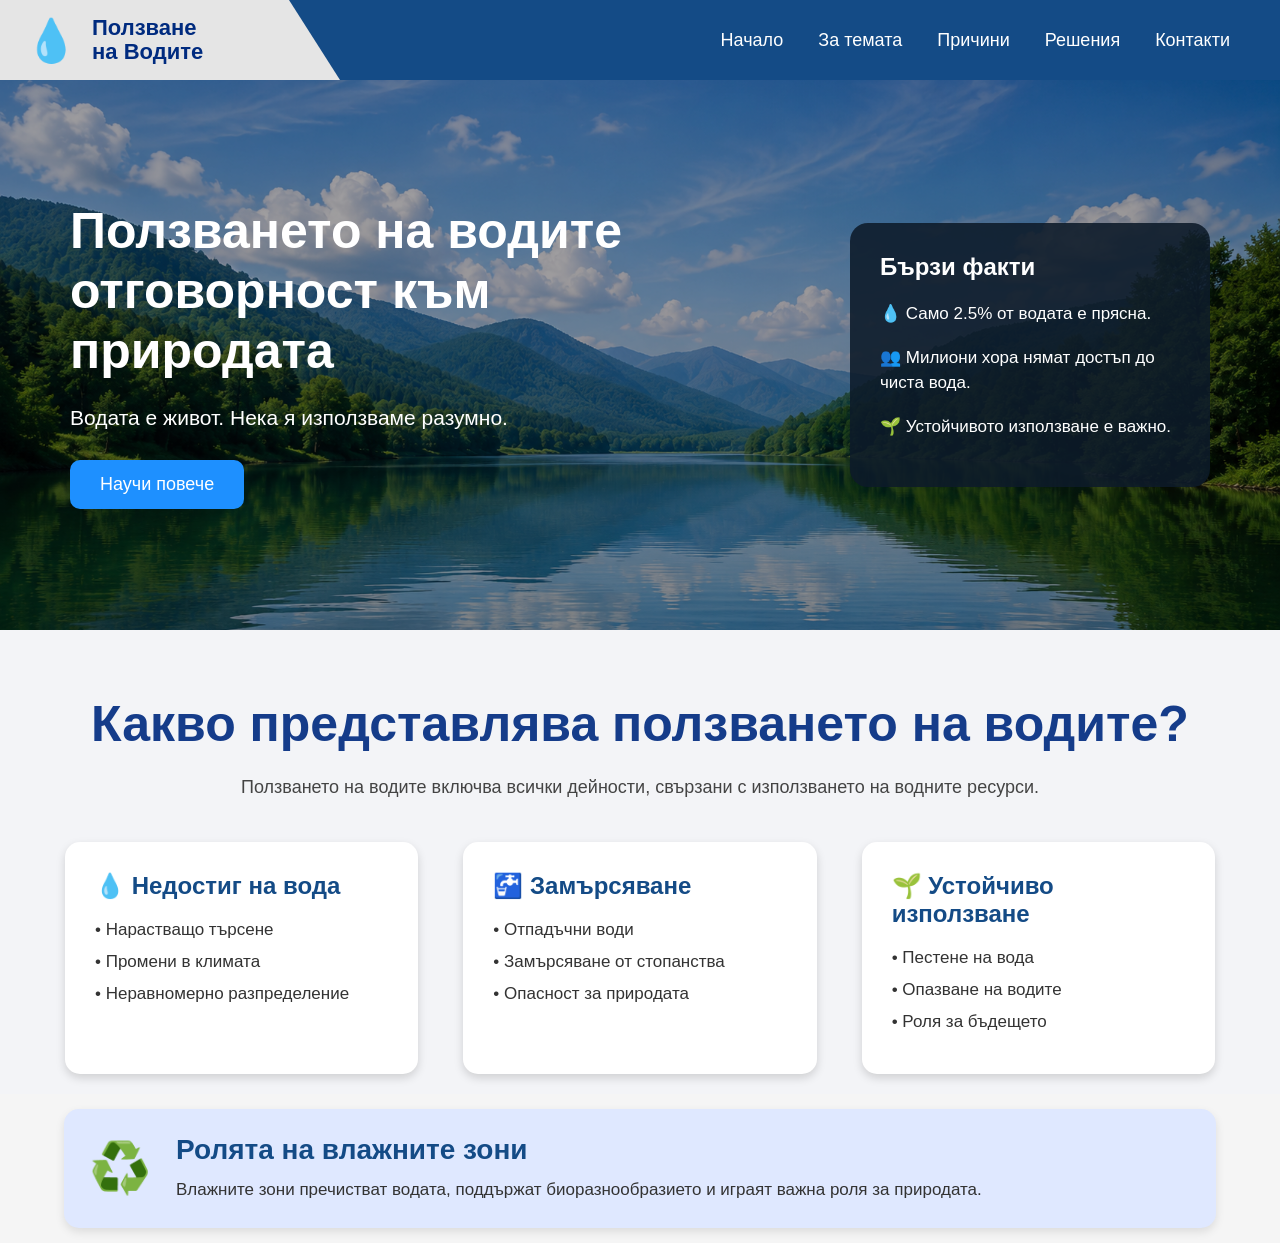
==== index.html @ b650c08e "Add files via upload" ====
<!DOCTYPE html>
<html>

<head>

    <title>Ползване на Водите</title>

    <link rel="stylesheet" href="style.css">

</head>

<body>

    <!-- MENU -->

    <div class="menu">

        <div class="logo-box">

            <div class="logo-left">
                💧
            </div>

            <div class="logo-text">
                <h2>Ползване</h2>
                <h2>на Водите</h2>
            </div>

        </div>

        <div class="links">

            <a href="#">Начало</a>
            <a href="#">За темата</a>
            <a href="#">Причини</a>
            <a href="#">Решения</a>
            <a href="#">Контакти</a>

        </div>

    </div>

    <!-- HERO -->

    <div class="hero">

        <div class="overlay"></div>

        <div class="hero-content">

            <div class="left">

                <h1>
                    Ползването на водите 
                    отговорност към природата
                </h1>

                <p>
                    Водата е живот. Нека я използваме разумно.
                </p>

                <button>Научи повече</button>

            </div>

            <div class="info-box">

                <h3>Бързи факти</h3>

                <p>💧 Само 2.5% от водата е прясна.</p>

                <p>👥 Милиони хора нямат достъп до чиста вода.</p>

                <p>🌱 Устойчивото използване е важно.</p>

            </div>

        </div>

    </div>

    <!--------------- ABOUT --------------->

<div class="about">

    <h2>Какво представлява ползването на водите?</h2>

    <p class="top-text">
        Ползването на водите включва всички дейности,
        свързани с използването на водните ресурси.
    </p>

    <div class="cards">

        <div class="card">

            <h3>💧 Недостиг на вода</h3>

            <p>• Нарастващо търсене</p>
            <p>• Промени в климата</p>
            <p>• Неравномерно разпределение</p>

        </div>

        <div class="card">

            <h3>🚰 Замърсяване</h3>

            <p>• Отпадъчни води</p>
            <p>• Замърсяване от стопанства</p>
            <p>• Опасност за природата</p>

        </div>

        <div class="card">

            <h3>🌱 Устойчиво използване</h3>

            <p>• Пестене на вода</p>
            <p>• Опазване на водите</p>
            <p>• Роля за бъдещето</p>

        </div>

    </div>

</div>

<div class="bottom-box">

    <div class="bottom-icon">
        ♻️
    </div>

    <div class="bottom-text">

        <h3>Ролята на влажните зони</h3>

        <p>
            Влажните зони пречистват водата,
            поддържат биоразнообразието
            и играят важна роля за природата.
        </p>

    </div>

</div>


</body>

</html>
---- style.css ----
*{
    margin:0;
    padding:0;
    box-sizing:border-box;
    font-family:Arial, Helvetica, sans-serif;
}

body{
    background:#f5f5f5;
}

/* MENU */

.menu{
    width:100%;
    height:80px;

    background:#144b86;

    display:flex;
    justify-content:space-between;
    align-items:center;

    padding-right:50px;
}

/* LOGO */

.logo-box{
    width:340px;
    height:80px;

    background:#e5e5e5;

    display:flex;
    align-items:center;

    padding-left:25px;

    clip-path:polygon(0 0, 85% 0, 100% 100%, 0 100%);
}

/* ICON */

.logo-left{
    font-size:42px;
    margin-right:15px;
}

/* TEXT */

.logo-text h2{
    color:#002b7f;
    font-size:22px;
    line-height:1.1;
}

/* LINKS */

.links{
    display:flex;
    gap:35px;
}

.links a{
    color:white;
    text-decoration:none;
    font-size:18px;
}

.links a:hover{
    color:#4da6ff;
}

/* HERO */

.hero{
    position:relative;

    height:550px;

    background-image:url("images/hero.jpg");
    background-size:cover;
    background-position:center;
}

/* OVERLAY */

.overlay{
    position:absolute;
    top:0;
    left:0;

    width:100%;
    height:100%;

    background:rgba(0, 0, 0, 0.35);
}

/* CONTENT */

.hero-content{
    position:relative;

    height:100%;

    display:flex;
    justify-content:space-between;
    align-items:center;

    padding:0 70px;

    color:white;
}

/* LEFT */

.left{
    max-width:650px;
}

.left h1{
    font-size:50px;
    margin-bottom:20px;
    line-height:1.2;
}

.left p{
    font-size:21px;
    line-height:1.6;
    margin-bottom:25px;
}

/* BUTTON */

button{
    padding:14px 30px;

    border:none;
    border-radius:10px;

    background:#1e90ff;
    color:white;

    font-size:18px;
    cursor:pointer;
}

button:hover{
    background:#1877d8;
}

/* INFO BOX */

.info-box{
    width:360px;

    background:rgba(13, 27, 42, 0.88);

    padding:30px;

    border-radius:18px;
}

.info-box h3{
    font-size:24px;
    margin-bottom:20px;
}

.info-box p{
    font-size:17px;
    line-height:1.5;

    margin-bottom:18px;
}
/* ABOUT */

.about{
    padding-bottom:20px;
    padding-top: 65px;
    padding-left: 65px;
    padding-right: 65px;
    text-align:center;
    background:#f3f4f7;
}

.about h2{
    color:#153c8a;
    font-size:50px;
    margin-bottom:20px;
}

.top-text{
    width:70%;
    margin:auto;
    font-size:18px;
    line-height:1.6;
    color:#444;
    margin-bottom:40px;
}

.cards{
    display:flex;
    justify-content:center;
    gap:45px;
}

.card{
    width:370px;
    background:white;
    padding:30px;
    border-radius:15px;
    text-align:left;
    box-shadow:0px 4px 10px rgba(0,0,0,0.15);
    cursor: pointer;
    transition: box-shadow 0.15s;
}
.card:hover{
    box-shadow:5px 5px 7px rgba(0,0,0,0.15);

}

.card h3{
    color:#144b86;
    margin-bottom:20px;
    font-size:24px;
}

.card p{
    margin-bottom:12px;
    color:#333;
    font-size:17px;
}


/*---------------------- BOTTOM BOX */

.bottom-box{
    width:90%;
    margin:15px auto;

    background:#dfe8ff;

    border-radius:15px;

    padding:25px;

    display:flex;
    align-items:center;

    box-shadow:0 4px 10px rgba(0,0,0,0.10);
}

.bottom-icon{
    font-size:50px;
    margin-right:25px;
}

.bottom-text h3{
    color:#144b86;
    margin-bottom:10px;
    font-size:28px;
}

.bottom-text p{
    color:#333;
    font-size:17px;
    line-height:1.6;
}
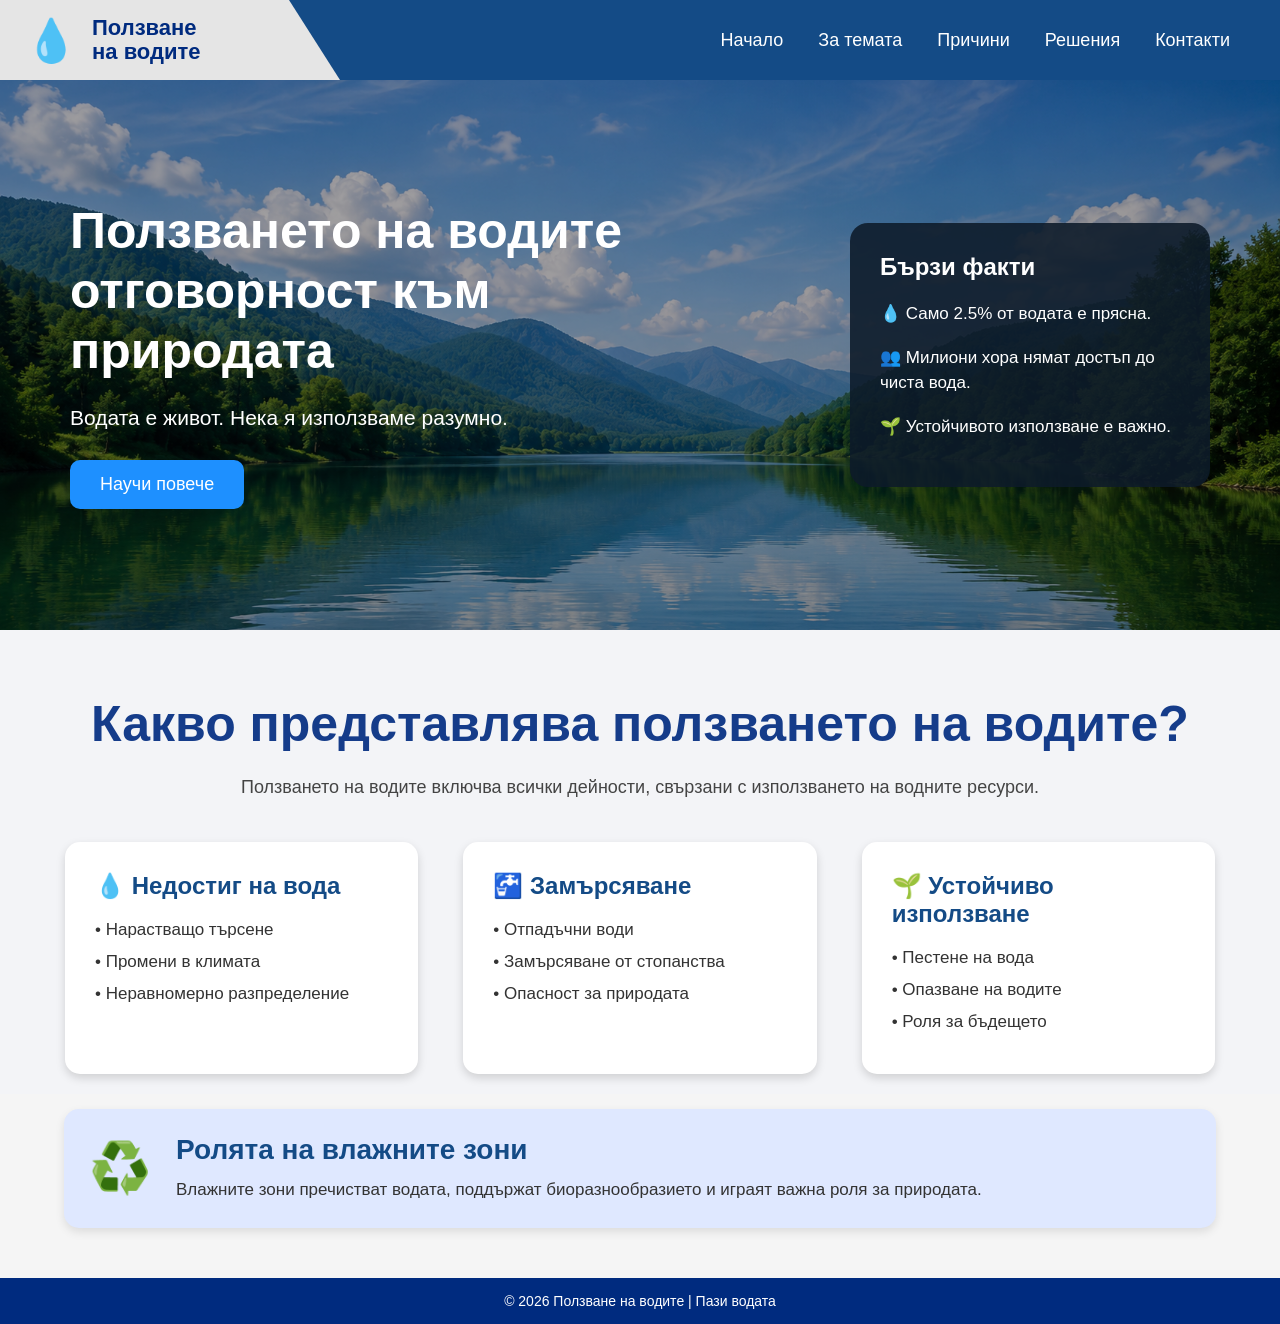
==== commit a23218c3: "Add files via upload" ====
--- a/index.html
+++ b/index.html
@@ -5,7 +5,7 @@
 
     <title>Ползване на Водите</title>
 
-    <link rel="stylesheet" href="style.css">
+    <link rel="stylesheet" href="css/index.css">
 
 </head>
 
@@ -23,18 +23,18 @@
 
             <div class="logo-text">
                 <h2>Ползване</h2>
-                <h2>на Водите</h2>
+                <h2>на водите</h2>
             </div>
 
         </div>
 
         <div class="links">
 
-            <a href="#">Начало</a>
-            <a href="#">За темата</a>
-            <a href="#">Причини</a>
-            <a href="#">Решения</a>
-            <a href="#">Контакти</a>
+            <a class="hover-underline-animation" href="index.html">Начало</a>
+            <a class="hover-underline-animation" href="about.html">За темата</a>
+            <a class="hover-underline-animation" href="#">Причини</a>
+            <a class="hover-underline-animation" href="#">Решения</a>
+            <a class="hover-underline-animation" href="#">Контакти</a>
 
         </div>
 
@@ -146,6 +146,14 @@
 
 </div>
 
+<div class="footer">
+
+    <p>
+        © 2026 Ползване на водите | Пази водата
+    </p>
+
+</div>
+
 
 </body>
 
--- a/css/index.css
+++ b/css/index.css
@@ -0,0 +1,275 @@
+*{
+    margin:0;
+    padding:0;
+    box-sizing:border-box;
+    font-family:Arial, Helvetica, sans-serif;
+}
+
+body{
+    background:#f5f5f5;
+}
+
+/*-------------------------------- MENU */
+
+.menu{
+    width:100%;
+    height:80px;
+    background:#144b86;
+    display:flex;
+    justify-content:space-between;
+    align-items:center;
+    padding-right:50px;
+}
+
+/*----------------------------------- LOGO */
+
+.logo-box{
+    width:340px;
+    height:80px;
+    background:#e5e5e5;
+    display:flex;
+    align-items:center;
+    padding-left:25px;
+    clip-path:polygon(0 0, 85% 0, 100% 100%, 0 100%);
+}
+
+/*-------------------------------------------ICON */
+
+.logo-left{
+    font-size:42px;
+    margin-right:15px;
+}
+
+/*--------------------------------------------- TEXT */
+
+.logo-text h2{
+    color:#002b7f;
+    font-size:22px;
+    line-height:1.1;
+}
+
+/*----------------------------------------------- LINKS */
+.hover-underline-animation {
+  display: inline-block;
+  position: relative;
+}
+
+.hover-underline-animation::after {
+  content: '';
+  position: absolute;
+  width: 100%;
+  transform: scaleX(0);
+  height: 2px;
+  bottom: 0;
+  left: 0;
+  background-color: #0087ca;
+  transform-origin: bottom right;
+  transition: transform 0.25s ease-out;
+}
+
+.hover-underline-animation:hover::after {
+  transform: scaleX(1);
+  transform-origin: bottom left;
+}
+
+.links{
+    display:flex;
+    gap:35px;
+}
+
+.links a{
+    color:white;
+    text-decoration:none;
+    font-size:18px;
+    
+}
+
+.links a:hover{
+    color:#4da6ff;
+}
+
+/*--------------------------------------------- HERO */
+
+.hero{
+    position:relative;
+    height:550px;
+    background-image:url("../images/hero.jpg");
+    background-size:cover;
+    background-position:center;
+}
+
+/*------------------------------------------------- OVERLAY */
+
+.overlay{
+    position:absolute;
+    top:0;
+    left:0;
+    width:100%;
+    height:100%;
+    background:rgba(0, 0, 0, 0.35);
+}
+
+/*---------------------------------------------------- CONTENT */
+
+.hero-content{
+    position:relative;
+    height:100%;
+    display:flex;
+    justify-content:space-between;
+    align-items:center;
+    padding:0 70px;
+    color:white;
+}
+
+/*------------------------------------------------ LEFT */
+
+.left{
+    max-width:650px;
+}
+
+.left h1{
+    font-size:50px;
+    margin-bottom:20px;
+    line-height:1.2;
+}
+
+.left p{
+    font-size:21px;
+    line-height:1.6;
+    margin-bottom:25px;
+}
+
+/*------------------------------------------------------------ BUTTON */
+
+button{
+    padding:14px 30px;
+    border:none;
+    border-radius:10px;
+    background:#1e90ff;
+    color:white;
+    font-size:18px;
+    cursor:pointer;
+}
+
+button:hover{
+    background:#1877d8;
+}
+
+/*----------------------------------------------- INFO BOX */
+
+.info-box{
+    width:360px;
+    background:rgba(13, 27, 42, 0.88);
+    padding:30px;
+    border-radius:18px;
+}
+
+.info-box h3{
+    font-size:24px;
+    margin-bottom:20px;
+}
+
+.info-box p{
+    font-size:17px;
+    line-height:1.5;
+    margin-bottom:18px;
+}
+/*-------------------------------------------------- ABOUT */
+
+.about{
+    padding-bottom:20px;
+    padding-top: 65px;
+    padding-left: 65px;
+    padding-right: 65px;
+    text-align:center;
+    background:#f3f4f7;
+}
+
+.about h2{
+    color:#153c8a;
+    font-size:50px;
+    margin-bottom:20px;
+}
+
+.top-text{
+    width:70%;
+    margin:auto;
+    font-size:18px;
+    line-height:1.6;
+    color:#444;
+    margin-bottom:40px;
+}
+
+.cards{
+    display:flex;
+    justify-content:center;
+    gap:45px;
+}
+
+.card{
+    width:370px;
+    background:white;
+    padding:30px;
+    border-radius:15px;
+    text-align:left;
+    box-shadow:0px 4px 10px rgba(0,0,0,0.15);
+    cursor: pointer;
+    transition: box-shadow 0.15s;
+}
+.card:hover{
+    box-shadow:5px 5px 7px rgba(0,0,0,0.15);
+
+}
+
+.card h3{
+    color:#144b86;
+    margin-bottom:20px;
+    font-size:24px;
+}
+
+.card p{
+    margin-bottom:12px;
+    color:#333;
+    font-size:17px;
+}
+
+
+/*--------------------------------------------- BOTTOM BOX */
+
+.bottom-box{
+    width:90%;
+    margin:15px auto;
+    background:#dfe8ff;
+    border-radius:15px;
+    padding:25px;
+    display:flex;
+    align-items:center;
+    box-shadow:0 4px 10px rgba(0,0,0,0.10);
+}
+
+.bottom-icon{
+    font-size:50px;
+    margin-right:25px;
+}
+
+.bottom-text h3{
+    color:#144b86;
+    margin-bottom:10px;
+    font-size:28px;
+}
+
+.bottom-text p{
+    color:#333;
+    font-size:17px;
+    line-height:1.6;
+}
+/*--------------------------------------------------FOOTER */
+
+.footer{
+    margin-top: 50px;
+    background:#002b7f;
+    color:white;
+    text-align:center;
+    padding:15px;
+    font-size:14px;
+}
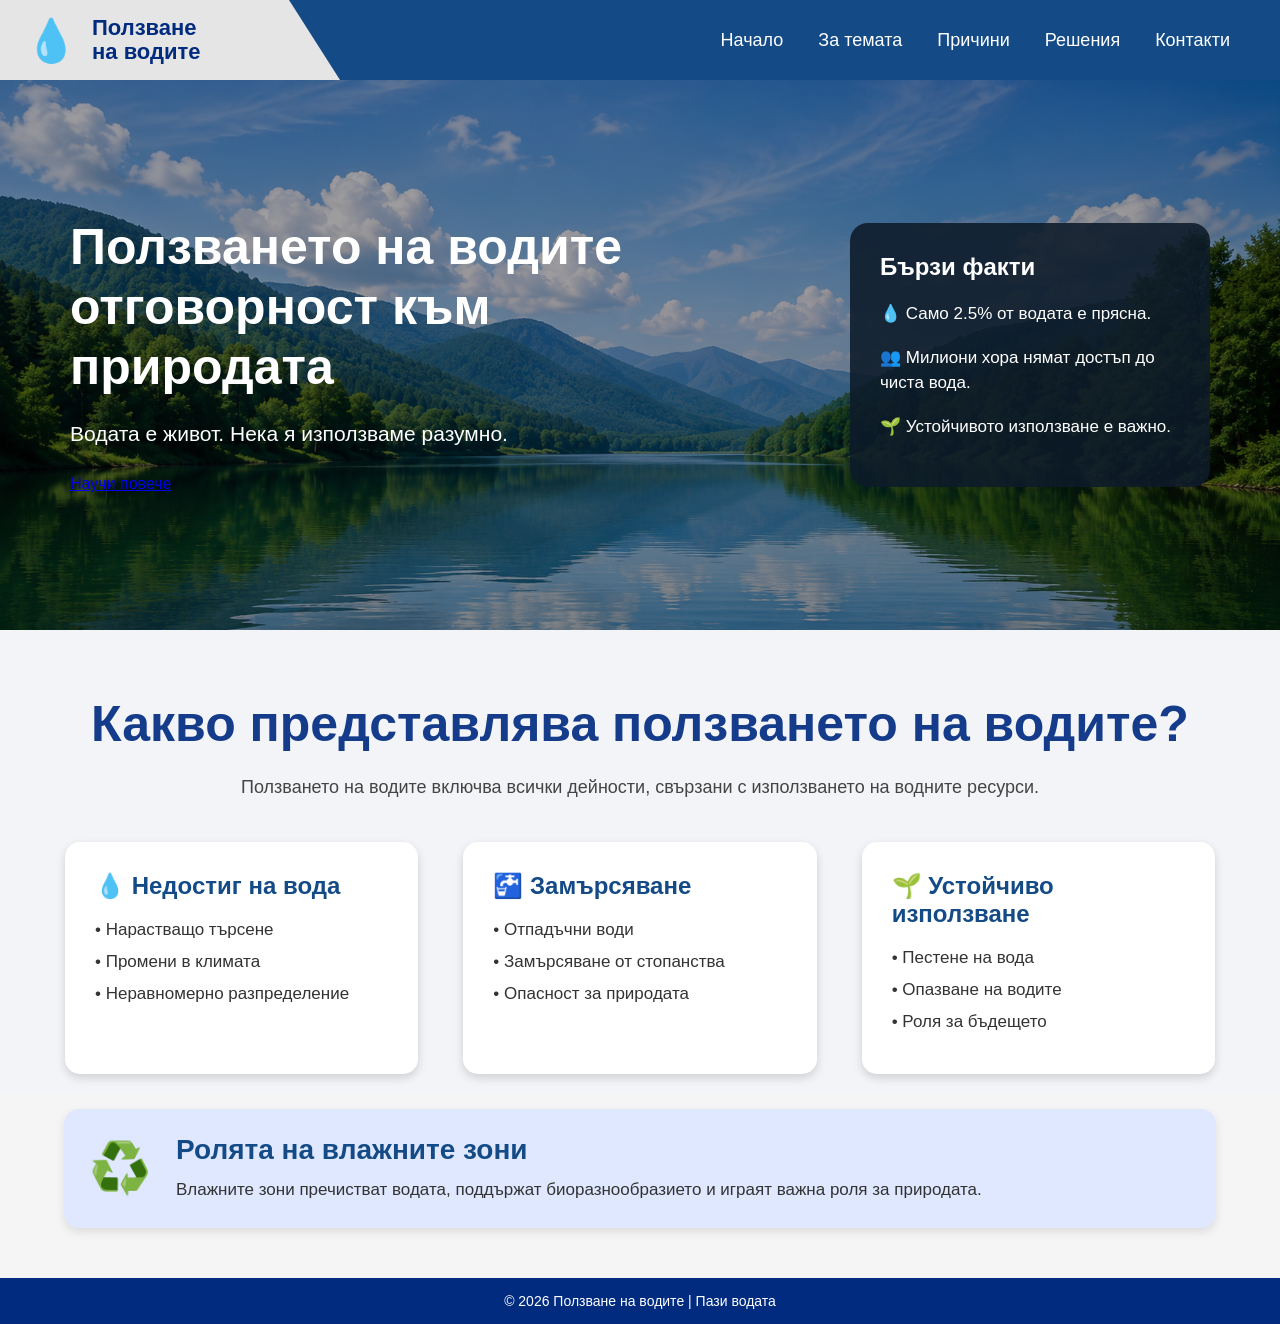
==== commit 3bee3ab3: "Update index.html" ====
--- a/index.html
+++ b/index.html
@@ -59,7 +59,7 @@
                     Водата е живот. Нека я използваме разумно.
                 </p>
 
-                <button>Научи повече</button>
+                <a class="button-link" href="about.html">Научи повече</a>
 
             </div>
 
@@ -157,4 +157,4 @@
 
 </body>
 
-</html>+</html>
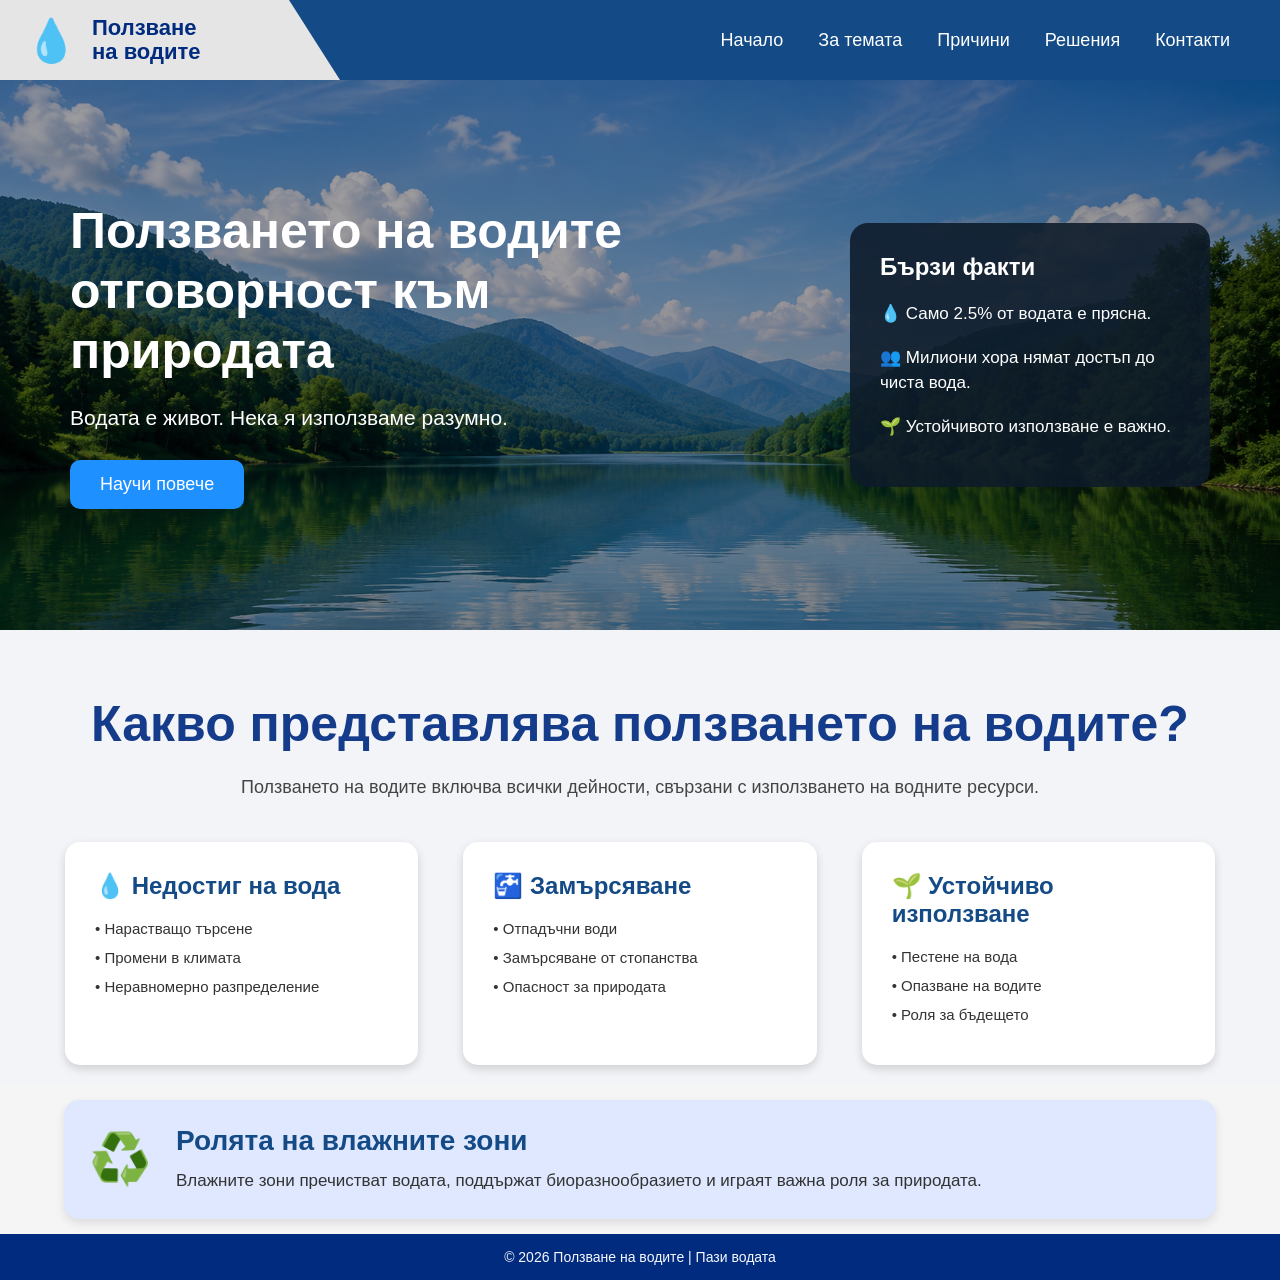
==== commit 33251ce2: "Add files via upload" ====
--- a/index.html
+++ b/index.html
@@ -32,8 +32,8 @@
 
             <a class="hover-underline-animation" href="index.html">Начало</a>
             <a class="hover-underline-animation" href="about.html">За темата</a>
-            <a class="hover-underline-animation" href="#">Причини</a>
-            <a class="hover-underline-animation" href="#">Решения</a>
+            <a class="hover-underline-animation" href="causes.html">Причини</a>
+            <a class="hover-underline-animation" href="solutions.html">Решения</a>
             <a class="hover-underline-animation" href="#">Контакти</a>
 
         </div>
@@ -157,4 +157,4 @@
 
 </body>
 
-</html>
+</html>
--- a/css/index.css
+++ b/css/index.css
@@ -7,6 +7,21 @@
 
 body{
     background:#f5f5f5;
+}
+/*---------------------------button-Научи повече*/
+
+.button-link{
+    display:inline-block;
+    padding:14px 30px;
+    border-radius:10px;
+    background:#1e90ff;
+    color:white;
+    font-size:18px;
+    text-decoration:none;
+}
+
+.button-link:hover{
+    background:#1877d8;
 }
 
 /*-------------------------------- MENU */
@@ -215,10 +230,12 @@
     box-shadow:0px 4px 10px rgba(0,0,0,0.15);
     cursor: pointer;
     transition: box-shadow 0.15s;
+    transition: transform 0.2s;
+    
 }
 .card:hover{
+    transform:translateY(-5px);
     box-shadow:5px 5px 7px rgba(0,0,0,0.15);
-
 }
 
 .card h3{
@@ -230,7 +247,7 @@
 .card p{
     margin-bottom:12px;
     color:#333;
-    font-size:17px;
+    font-size:15px;
 }
 
 
@@ -266,9 +283,9 @@
 /*--------------------------------------------------FOOTER */
 
 .footer{
-    margin-top: 50px;
+    margin-top: 0px;
     background:#002b7f;
-    color:white;
+    color:#f7f9ff;
     text-align:center;
     padding:15px;
     font-size:14px;
